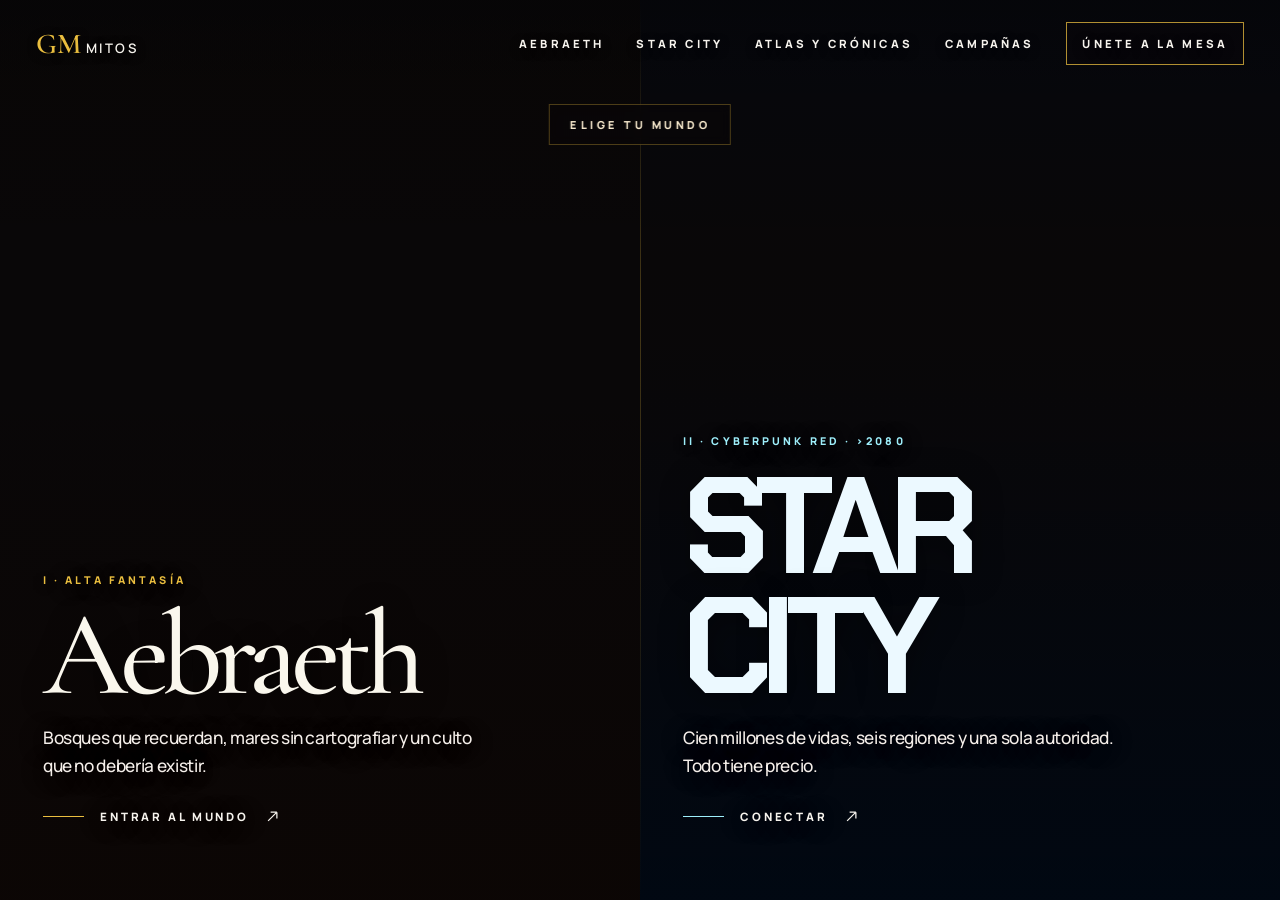
==== index.html @ 258f4fa5 "Preparar portada inmersiva a pantalla completa inspirada en Lovable" ====
<!doctype html>
<html lang="es"><head><meta charset="utf-8"><meta name="viewport" content="width=device-width,initial-scale=1"><meta name="theme-color" content="#090708">
<title>GM MITOS — Elige tu mundo</title><meta name="description" content="Elige tu mundo: Aebraeth, fantasía y leyendas; Star City, una megaciudad cyberpunk.">
<link rel="preconnect" href="https://fonts.googleapis.com"><link rel="preconnect" href="https://fonts.gstatic.com" crossorigin>
<link href="https://fonts.googleapis.com/css2?family=Chakra+Petch:wght@400;500;600;700&family=Cormorant+Garamond:wght@400;500;600;700&family=Manrope:wght@400;500;600;700;800&display=swap" rel="stylesheet">
<link rel="icon" href="favicon.ico">
<style>
:root{color-scheme:dark;--blood:#780606;--gold:#EABE3F;--black:#090708;--white:#f6f3ed;--cyan:#9eeffb}
*,*:before,*:after{box-sizing:border-box}html,body{margin:0;min-height:100%;background:var(--black)}body{font-family:Manrope,system-ui,sans-serif;color:var(--white);overflow-x:hidden}
a{color:inherit;text-decoration:none}button{font:inherit}a:focus-visible,button:focus-visible{outline:3px solid var(--gold);outline-offset:-4px}
.portal{height:100svh;min-height:590px;position:relative;isolation:isolate;overflow:hidden}
.worlds{display:flex;height:100%;width:100%}
.world{position:relative;flex:1 1 50%;min-width:0;display:flex;align-items:flex-end;isolation:isolate;overflow:hidden;transition:flex-grow .85s cubic-bezier(.2,.7,.1,1)}
.world:hover,.world:focus-visible{flex-grow:1.1}.world:before{content:"";position:absolute;z-index:-2;inset:-2%;background-position:center center;background-size:cover;transition:transform 1.35s cubic-bezier(.2,.7,.1,1),filter .7s;filter:brightness(.78)}
.world:hover:before,.world:focus-visible:before{transform:scale(1.055);filter:brightness(.92)}
.world-aebraeth:before{background-image:url("assets/aebraeth-portal.webp");background-position:center 42%}
.world-starcity:before{background-image:url("assets/starcity-portal.webp");background-position:center 50%}
.world:after{content:"";position:absolute;inset:0;z-index:-1;pointer-events:none;background:linear-gradient(180deg,rgba(0,0,0,.46) 0,rgba(0,0,0,0) 27%,rgba(0,0,0,.04) 40%,rgba(2,5,8,.83) 100%)}
.world-aebraeth:after{background:linear-gradient(180deg,rgba(8,5,3,.44),transparent 29%,rgba(8,4,4,.02) 43%,rgba(12,6,4,.84) 100%)}
.world-starcity:after{background:linear-gradient(180deg,rgba(0,7,19,.43),transparent 29%,rgba(0,7,19,.08) 43%,rgba(0,8,19,.90) 100%)}
.world-content{width:100%;padding:clamp(30px,3.4vw,75px) clamp(27px,3.35vw,60px) clamp(49px,8.4vh,88px);position:relative;z-index:2;text-shadow:0 3px 30px rgba(0,0,0,.45)}
.eyebrow{font-size:clamp(.67rem,.76vw,.78rem);font-weight:800;letter-spacing:.29em;text-transform:uppercase}
.world-aebraeth .eyebrow{color:var(--gold)}.world-starcity .eyebrow{color:var(--cyan)}
.world-title{margin:19px 0 18px;line-height:.83;font-weight:600;color:#faf7ed;white-space:normal}
.world-aebraeth .world-title{font-family:"Cormorant Garamond",Georgia,serif;font-size:clamp(4.3rem,9.4vw,10rem);font-weight:500;letter-spacing:-.068em}
.world-starcity .world-title{font-family:"Chakra Petch",sans-serif;font-size:clamp(5.2rem,10.6vw,12rem);font-weight:700;line-height:.88;letter-spacing:-.078em;color:#ecf9ff;text-transform:uppercase}
.world-starcity .world-title span{display:block}
.world-sub{color:#f5efea;max-width:450px;font-size:clamp(.89rem,1.35vw,1.12rem);line-height:1.6;font-weight:500;letter-spacing:-.02em}
.world-action{display:flex;align-items:center;gap:16px;margin-top:30px;font-size:.72rem;letter-spacing:.25em;font-weight:800;text-transform:uppercase}
.world-action:before{content:"";height:1px;width:41px;background:var(--gold);transition:width .4s}
.world-starcity .world-action:before{background:var(--cyan)}
.world:hover .world-action:before{width:79px}.world-action svg{transition:transform .35s}.world:hover .world-action svg{transform:translate(5px,-4px)}
.top{position:absolute;z-index:5;top:0;left:0;right:0;height:86px;display:flex;align-items:center;justify-content:space-between;padding:0 clamp(22px,2.8vw,55px);background:linear-gradient(180deg,rgba(5,5,7,.58),rgba(5,5,7,0))}
.brand{font-family:"Cormorant Garamond",Georgia,serif;font-size:clamp(1.2rem,1.9vw,1.9rem);font-weight:600;white-space:nowrap;text-shadow:0 2px 10px #000a}
.brand strong{font-size:1.18em;color:var(--gold);font-weight:600}.brand span{font-family:Manrope,sans-serif;font-size:.54em;letter-spacing:.19em;font-weight:600;margin-left:5px}
.nav{display:flex;align-items:center;gap:clamp(16px,2.5vw,37px)}.nav a{font-size:.71rem;letter-spacing:.28em;text-transform:uppercase;font-weight:800;text-shadow:0 3px 10px #0008;transition:color .2s}.nav a:hover{color:var(--gold)}
.nav .join{border:1px solid rgba(234,190,63,.75);padding:13px 15px;background:rgba(12,4,6,.21)}.nav .join:hover{background:var(--blood);color:var(--white)}
.central-label{position:absolute;z-index:6;top:clamp(86px,11.5vh,124px);left:50%;transform:translateX(-50%);padding:12px 20px;background:rgba(9,7,8,.67);backdrop-filter:blur(6px);border:1px solid rgba(234,190,63,.3);text-transform:uppercase;color:#f8eace;font-weight:800;font-size:.69rem;letter-spacing:.32em;white-space:nowrap}
.dia{position:absolute;z-index:4;left:50%;top:0;bottom:0;width:1px;background:linear-gradient(180deg,transparent,rgba(234,190,63,.27) 34%,rgba(234,190,63,.13) 66%,transparent);pointer-events:none}
.info{position:fixed;inset:0;display:grid;place-items:center;background:rgba(0,0,0,.75);z-index:20;padding:20px}.info[hidden]{display:none}
.info-box{border:1px solid var(--gold);background:#090708;padding:45px;max-width:490px;width:100%;text-align:center;box-shadow:0 20px 80px #000}
.info-box h2{font-family:"Cormorant Garamond",serif;font-size:3.4rem;margin:0 0 8px;font-weight:600}
.info-box p{line-height:1.6;color:#ddd}.info-box button{background:var(--blood);border:1px solid var(--gold);padding:12px 25px;color:#fff;cursor:pointer}
@media(max-width:1080px){.nav{gap:14px}.nav a{font-size:.61rem;letter-spacing:.13em}.world-aebraeth .world-title{font-size:clamp(4rem,9vw,7rem)}.world-starcity .world-title{font-size:clamp(4.4rem,9vw,9rem)}}
@media(max-width:670px){
 .portal{height:100svh;min-height:560px}.top{height:60px;padding:0 18px}.nav a:not(.join){display:none}.nav .join{font-size:.58rem;padding:8px 10px;letter-spacing:.08em}
 .worlds{flex-direction:column}.world{flex:1 1 50%;min-height:0;transition:none}.world:hover,.world:focus-visible{flex-grow:1}
 .world:before{inset:0}.world-aebraeth:before{background-position:50% 55%}.world-starcity:before{background-position:center 41%}
 .world-content{padding:62px 20px 23px}.world-title{margin:7px 0 7px}.world-aebraeth .world-title{font-size:clamp(3.35rem,14vw,5.7rem)}.world-starcity .world-title{font-size:clamp(3.6rem,15vw,5.6rem)}.world-starcity .world-title span{display:inline}
 .world-starcity .world-title span+span{margin-left:.2em}.world-sub{font-size:.78rem;line-height:1.4;max-width:340px}.world-action{margin-top:13px;font-size:.59rem;gap:8px}
 .world-action:before{width:24px}.world:hover .world-action:before{width:35px}.eyebrow{font-size:.58rem;letter-spacing:.16em}
 .central-label{top:70px;font-size:.51rem;letter-spacing:.15em;padding:8px 13px}
 .dia{top:50%;left:0;right:0;width:auto;height:1px}
}
@media(max-width:420px){.world-content{padding-bottom:18px}.world-aebraeth .world-title{font-size:clamp(3rem,13vw,4.6rem)}.world-starcity .world-title{font-size:clamp(3rem,13.7vw,4.8rem)}.world-sub{font-size:.72rem}}
@media(prefers-reduced-motion:reduce){*,*:before,*:after{transition:none!important;animation:none!important}}
</style></head>
<body>
<main class="portal" id="entrada" aria-label="Elige tu mundo de GM MITOS">
  <div class="worlds">
    <a class="world world-aebraeth" href="?mundo=aebraeth" aria-label="Entrar en Aebraeth, mundo de alta fantasía"><div class="world-content"><p class="eyebrow">I · Alta fantasía</p><h1 class="world-title">Aebraeth</h1><p class="world-sub">Bosques que recuerdan, mares sin cartografiar y un culto que no debería existir.</p><div class="world-action">Entrar al mundo <svg aria-hidden="true" width="15" height="15" viewBox="0 0 24 24" fill="none"><path d="M5 19L19 5m0 0H9m10 0v10" stroke="currentColor" stroke-width="2"/></svg></div></div></a>
    <a class="world world-starcity" href="?mundo=starcity" aria-label="Entrar en Star City, mundo Cyberpunk RED"><div class="world-content"><p class="eyebrow">II · Cyberpunk RED · &gt;2080</p><h2 class="world-title"><span>STAR</span><span>CITY</span></h2><p class="world-sub">Cien millones de vidas, seis regiones y una sola autoridad. Todo tiene precio.</p><div class="world-action">Conectar <svg aria-hidden="true" width="15" height="15" viewBox="0 0 24 24" fill="none"><path d="M5 19L19 5m0 0H9m10 0v10" stroke="currentColor" stroke-width="2"/></svg></div></div></a>
  </div>
  <div class="dia" aria-hidden="true"></div>
  <header class="top"><a href="./" class="brand" aria-label="GM Mitos, inicio"><strong>GM</strong><span>MITOS</span></a><nav class="nav" aria-label="Navegación principal"><a href="?mundo=aebraeth">Aebraeth</a><a href="?mundo=starcity">Star City</a><a href="?pagina=atlas">Atlas y crónicas</a><a href="?pagina=campanas">Campañas</a><a class="join" href="https://mesasroleras.com/gm/mitos" target="_blank" rel="noopener noreferrer">Únete a la mesa</a></nav></header>
  <div class="central-label">Elige tu mundo</div>
</main>
<div class="info" id="info" hidden role="dialog" aria-modal="true" aria-labelledby="infoTitle"><div class="info-box"><h2 id="infoTitle"></h2><p>Este mundo está en preparación. La entrada ya está lista; el interior será la siguiente etapa.</p><button type="button" id="closeInfo">Volver a elegir</button></div></div>
<script>
(()=>{const params=new URLSearchParams(location.search),w=params.get("mundo")||params.get("pagina"),modal=document.getElementById("info"),title=document.getElementById("infoTitle"),close=document.getElementById("closeInfo");function show(){const search=new URLSearchParams(location.search),curr=search.get("mundo")||search.get("pagina");if(!["aebraeth","starcity","atlas","campanas"].includes(curr)){modal.hidden=true;return;}title.textContent=({aebraeth:"Aebraeth",starcity:"Star City",atlas:"Atlas y crónicas",campanas:"Campañas"})[curr];modal.hidden=false;close.focus();}
close.addEventListener("click",()=>{history.pushState(null,"",location.pathname);show()});window.addEventListener("popstate",show);
document.querySelectorAll('[href^="?mundo="],[href^="?pagina="]').forEach(a=>a.addEventListener("click",e=>{e.preventDefault();history.pushState(null,"",a.getAttribute("href"));show()}));if(w)show();document.addEventListener("keydown",e=>{if(e.key==="Escape"&&!modal.hidden)close.click()})
})();
</script></body></html>
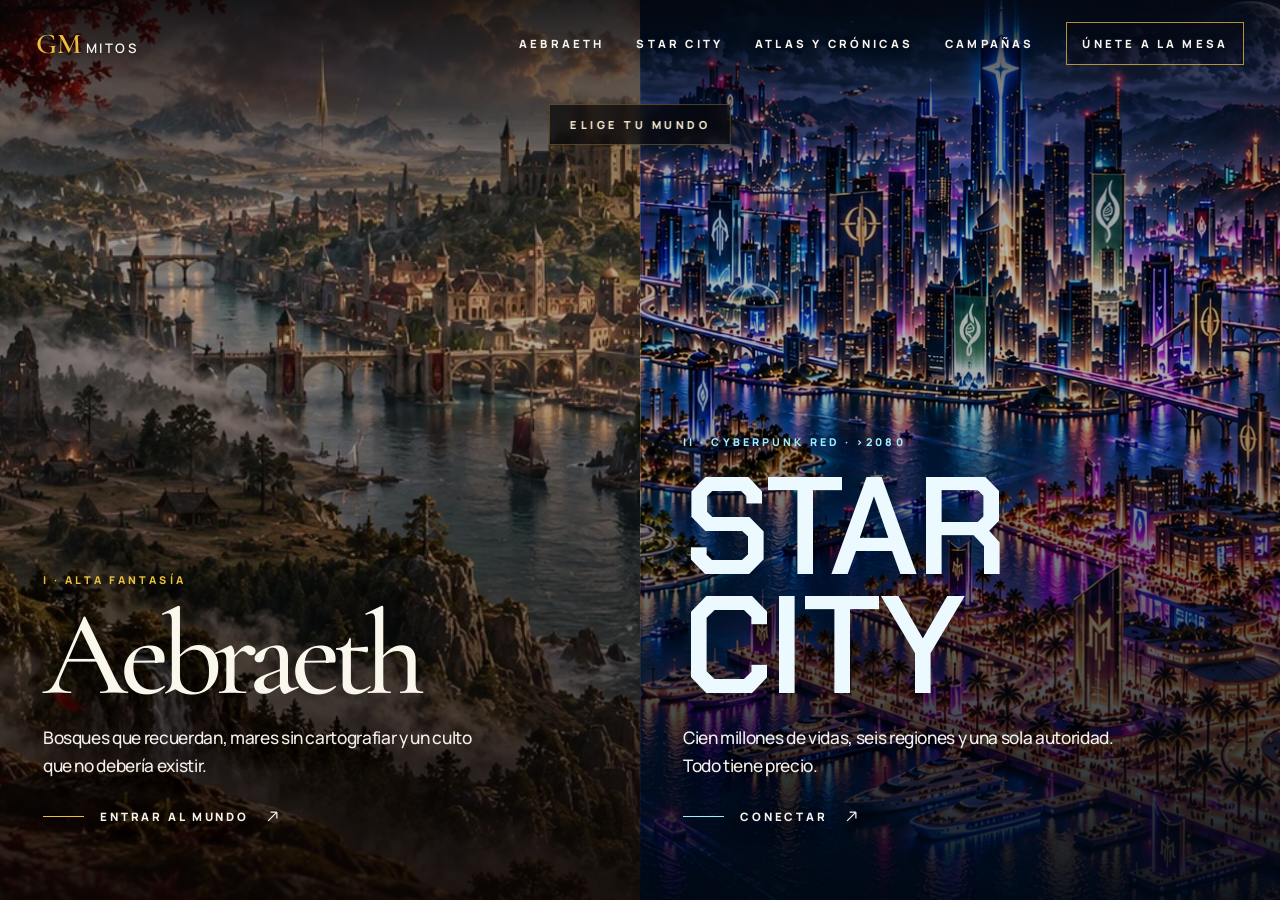
==== commit e32ba7b2: "Mejorar hover cinematografico y proporciones de tipografia Star City" ====
--- a/index.html
+++ b/index.html
@@ -10,9 +10,9 @@
 a{color:inherit;text-decoration:none}button{font:inherit}a:focus-visible,button:focus-visible{outline:3px solid var(--gold);outline-offset:-4px}
 .portal{height:100svh;min-height:590px;position:relative;isolation:isolate;overflow:hidden}
 .worlds{display:flex;height:100%;width:100%}
-.world{position:relative;flex:1 1 50%;min-width:0;display:flex;align-items:flex-end;isolation:isolate;overflow:hidden;transition:flex-grow .85s cubic-bezier(.2,.7,.1,1)}
-.world:hover,.world:focus-visible{flex-grow:1.1}.world:before{content:"";position:absolute;z-index:-2;inset:-2%;background-position:center center;background-size:cover;transition:transform 1.35s cubic-bezier(.2,.7,.1,1),filter .7s;filter:brightness(.78)}
-.world:hover:before,.world:focus-visible:before{transform:scale(1.055);filter:brightness(.92)}
+.world{position:relative;flex:1 1 0%;min-width:0;display:flex;align-items:flex-end;isolation:isolate;overflow:hidden;transition:flex-grow .9s cubic-bezier(.2,.7,.1,1)}
+.world:hover,.world:focus-visible{flex-grow:1.6}.world:before{content:"";position:absolute;z-index:-2;inset:-2%;background-position:center center;background-size:cover;transition:transform 1.6s ease-out,filter 1.6s ease-out;filter:brightness(.72)}
+.world:hover:before,.world:focus-visible:before{transform:scale(1.05);filter:brightness(1)}
 .world-aebraeth:before{background-image:url("assets/aebraeth-portal.webp");background-position:center 42%}
 .world-starcity:before{background-image:url("assets/starcity-portal.webp");background-position:center 50%}
 .world:after{content:"";position:absolute;inset:0;z-index:-1;pointer-events:none;background:linear-gradient(180deg,rgba(0,0,0,.46) 0,rgba(0,0,0,0) 27%,rgba(0,0,0,.04) 40%,rgba(2,5,8,.83) 100%)}
@@ -23,7 +23,7 @@
 .world-aebraeth .eyebrow{color:var(--gold)}.world-starcity .eyebrow{color:var(--cyan)}
 .world-title{margin:19px 0 18px;line-height:.83;font-weight:600;color:#faf7ed;white-space:normal}
 .world-aebraeth .world-title{font-family:"Cormorant Garamond",Georgia,serif;font-size:clamp(4.3rem,9.4vw,10rem);font-weight:500;letter-spacing:-.068em}
-.world-starcity .world-title{font-family:"Chakra Petch",sans-serif;font-size:clamp(5.2rem,10.6vw,12rem);font-weight:700;line-height:.88;letter-spacing:-.078em;color:#ecf9ff;text-transform:uppercase}
+.world-starcity .world-title{font-family:"Chakra Petch",sans-serif;font-size:clamp(5.2rem,10.8vw,11rem);font-weight:600;line-height:.86;letter-spacing:-.02em;color:#ecf9ff;text-transform:uppercase}
 .world-starcity .world-title span{display:block}
 .world-sub{color:#f5efea;max-width:450px;font-size:clamp(.89rem,1.35vw,1.12rem);line-height:1.6;font-weight:500;letter-spacing:-.02em}
 .world-action{display:flex;align-items:center;gap:16px;margin-top:30px;font-size:.72rem;letter-spacing:.25em;font-weight:800;text-transform:uppercase}
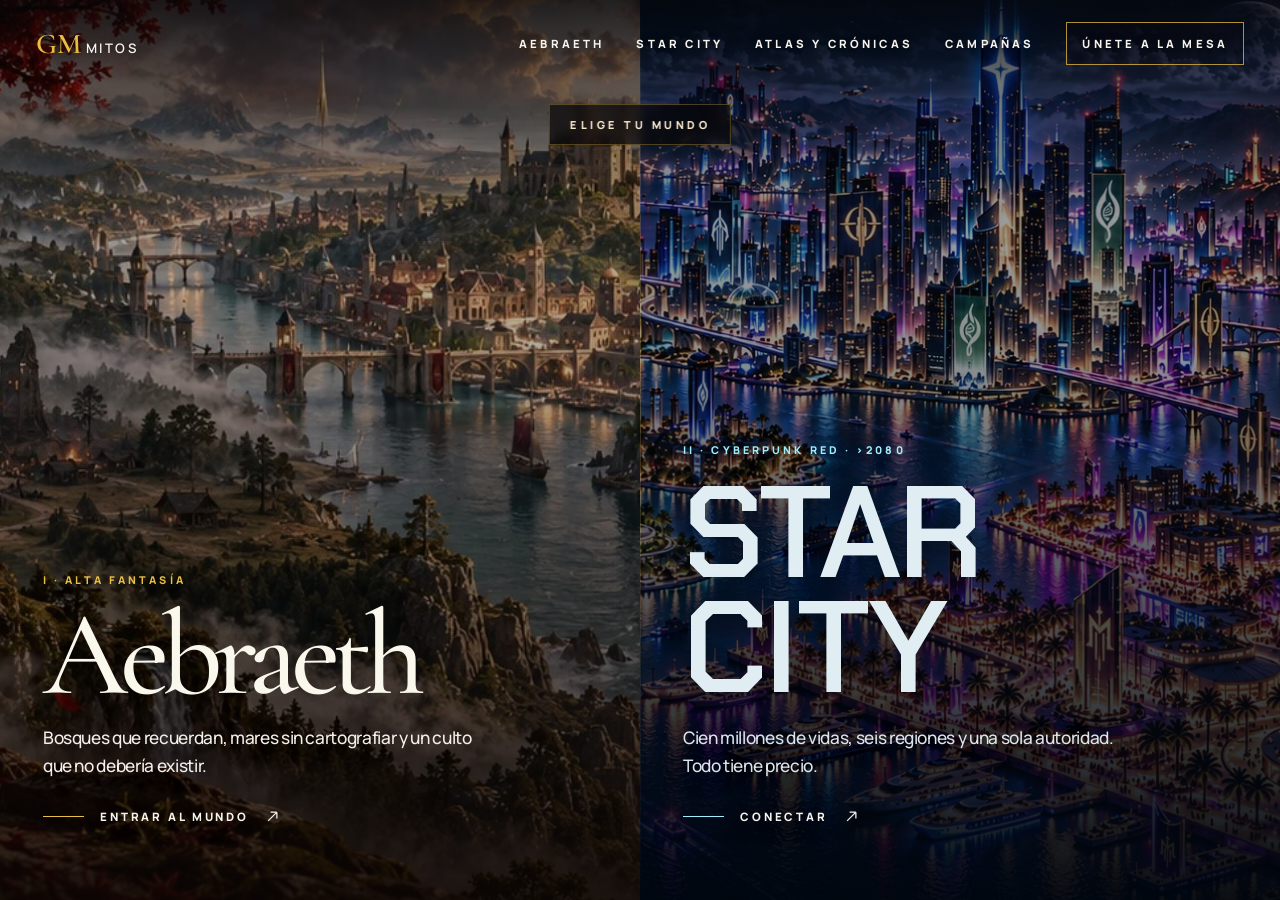
==== commit 7e99fdfe: "Equilibrar luminosidad y tipografia de Star City en portada" ====
--- a/index.html
+++ b/index.html
@@ -14,16 +14,18 @@
 .world:hover,.world:focus-visible{flex-grow:1.6}.world:before{content:"";position:absolute;z-index:-2;inset:-2%;background-position:center center;background-size:cover;transition:transform 1.6s ease-out,filter 1.6s ease-out;filter:brightness(.72)}
 .world:hover:before,.world:focus-visible:before{transform:scale(1.05);filter:brightness(1)}
 .world-aebraeth:before{background-image:url("assets/aebraeth-portal.webp");background-position:center 42%}
-.world-starcity:before{background-image:url("assets/starcity-portal.webp");background-position:center 50%}
+.world-starcity:before{background-image:url("assets/starcity-portal.webp");background-position:center 50%;filter:brightness(.64) saturate(.85) contrast(.98)}
 .world:after{content:"";position:absolute;inset:0;z-index:-1;pointer-events:none;background:linear-gradient(180deg,rgba(0,0,0,.46) 0,rgba(0,0,0,0) 27%,rgba(0,0,0,.04) 40%,rgba(2,5,8,.83) 100%)}
 .world-aebraeth:after{background:linear-gradient(180deg,rgba(8,5,3,.44),transparent 29%,rgba(8,4,4,.02) 43%,rgba(12,6,4,.84) 100%)}
-.world-starcity:after{background:linear-gradient(180deg,rgba(0,7,19,.43),transparent 29%,rgba(0,7,19,.08) 43%,rgba(0,8,19,.90) 100%)}
+.world-starcity:after{background:linear-gradient(180deg,rgba(0,7,19,.45) 0%,rgba(1,10,23,.04) 25%,rgba(0,6,16,.12) 40%,rgba(0,8,21,.47) 65%,rgba(0,6,14,.93) 100%)}
+.world-starcity:hover:before,.world-starcity:focus-visible:before{filter:brightness(.84) saturate(.94) contrast(1)}
+.world-starcity .world-sub{color:#dce5ea}
 .world-content{width:100%;padding:clamp(30px,3.4vw,75px) clamp(27px,3.35vw,60px) clamp(49px,8.4vh,88px);position:relative;z-index:2;text-shadow:0 3px 30px rgba(0,0,0,.45)}
 .eyebrow{font-size:clamp(.67rem,.76vw,.78rem);font-weight:800;letter-spacing:.29em;text-transform:uppercase}
 .world-aebraeth .eyebrow{color:var(--gold)}.world-starcity .eyebrow{color:var(--cyan)}
 .world-title{margin:19px 0 18px;line-height:.83;font-weight:600;color:#faf7ed;white-space:normal}
 .world-aebraeth .world-title{font-family:"Cormorant Garamond",Georgia,serif;font-size:clamp(4.3rem,9.4vw,10rem);font-weight:500;letter-spacing:-.068em}
-.world-starcity .world-title{font-family:"Chakra Petch",sans-serif;font-size:clamp(5.2rem,10.8vw,11rem);font-weight:600;line-height:.86;letter-spacing:-.02em;color:#ecf9ff;text-transform:uppercase}
+.world-starcity .world-title{font-family:"Chakra Petch",sans-serif;font-size:clamp(5rem,10.1vw,10.5rem);font-weight:600;line-height:.89;letter-spacing:-.02em;color:#e0eef4;text-transform:uppercase}
 .world-starcity .world-title span{display:block}
 .world-sub{color:#f5efea;max-width:450px;font-size:clamp(.89rem,1.35vw,1.12rem);line-height:1.6;font-weight:500;letter-spacing:-.02em}
 .world-action{display:flex;align-items:center;gap:16px;margin-top:30px;font-size:.72rem;letter-spacing:.25em;font-weight:800;text-transform:uppercase}
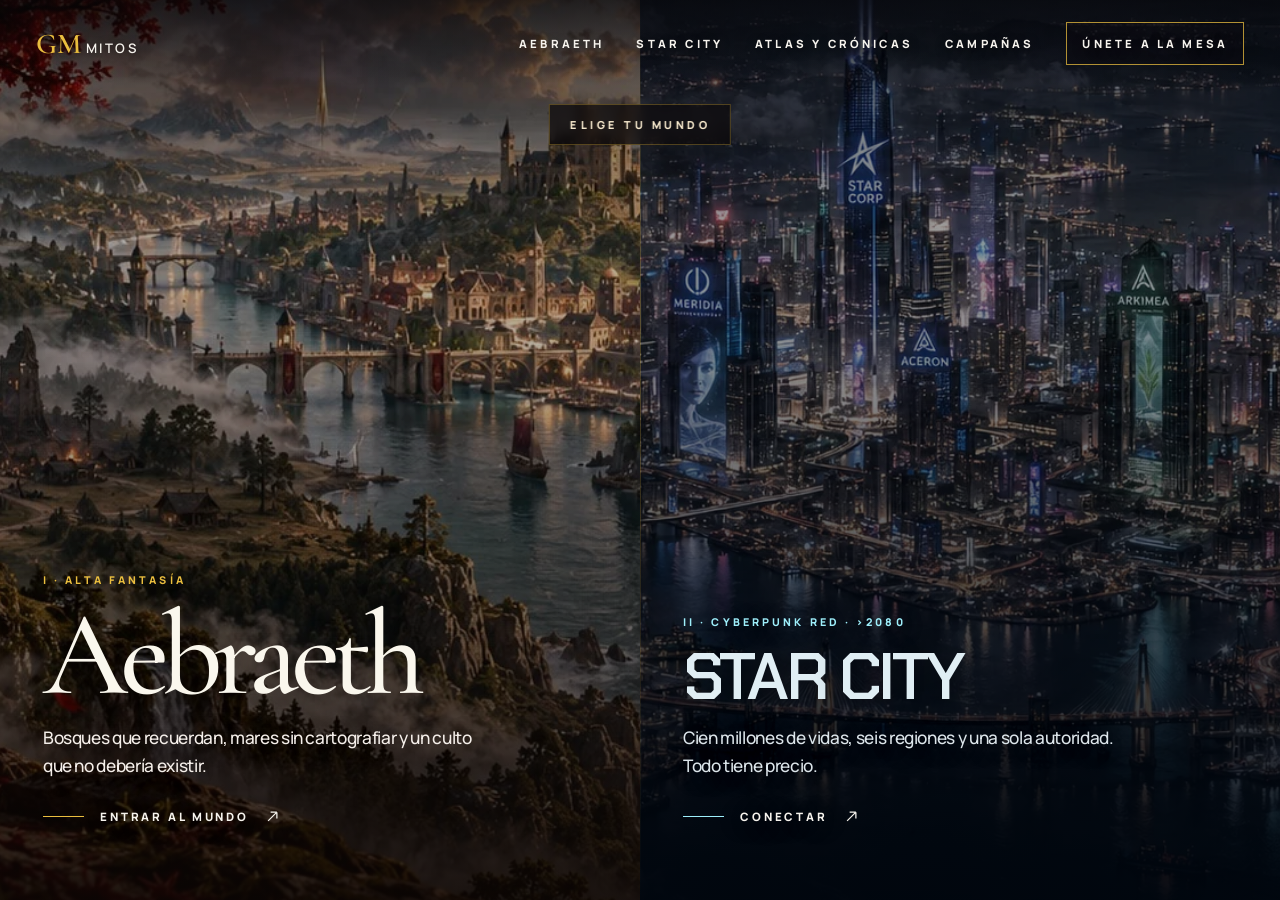
==== commit b894d02b: "Actualizar panorama Star City y mantener título en una sola línea" ====
--- a/index.html
+++ b/index.html
@@ -14,7 +14,7 @@
 .world:hover,.world:focus-visible{flex-grow:1.6}.world:before{content:"";position:absolute;z-index:-2;inset:-2%;background-position:center center;background-size:cover;transition:transform 1.6s ease-out,filter 1.6s ease-out;filter:brightness(.72)}
 .world:hover:before,.world:focus-visible:before{transform:scale(1.05);filter:brightness(1)}
 .world-aebraeth:before{background-image:url("assets/aebraeth-portal.webp");background-position:center 42%}
-.world-starcity:before{background-image:url("assets/starcity-portal.webp");background-position:center 50%;filter:brightness(.64) saturate(.85) contrast(.98)}
+.world-starcity:before{background-image:url("assets/starcity-panorama.webp");background-position:center 50%;filter:brightness(.64) saturate(.85) contrast(.98)}
 .world:after{content:"";position:absolute;inset:0;z-index:-1;pointer-events:none;background:linear-gradient(180deg,rgba(0,0,0,.46) 0,rgba(0,0,0,0) 27%,rgba(0,0,0,.04) 40%,rgba(2,5,8,.83) 100%)}
 .world-aebraeth:after{background:linear-gradient(180deg,rgba(8,5,3,.44),transparent 29%,rgba(8,4,4,.02) 43%,rgba(12,6,4,.84) 100%)}
 .world-starcity:after{background:linear-gradient(180deg,rgba(0,7,19,.45) 0%,rgba(1,10,23,.04) 25%,rgba(0,6,16,.12) 40%,rgba(0,8,21,.47) 65%,rgba(0,6,14,.93) 100%)}
@@ -26,7 +26,7 @@
 .world-title{margin:19px 0 18px;line-height:.83;font-weight:600;color:#faf7ed;white-space:normal}
 .world-aebraeth .world-title{font-family:"Cormorant Garamond",Georgia,serif;font-size:clamp(4.3rem,9.4vw,10rem);font-weight:500;letter-spacing:-.068em}
 .world-starcity .world-title{font-family:"Chakra Petch",sans-serif;font-size:clamp(5rem,10.1vw,10.5rem);font-weight:600;line-height:.89;letter-spacing:-.02em;color:#e0eef4;text-transform:uppercase}
-.world-starcity .world-title span{display:block}
+.world-starcity .world-title{white-space:nowrap;font-size:clamp(2.6rem,5.1vw,6.5rem);letter-spacing:-.045em}.world-starcity .world-title span{display:inline}.world-starcity .world-title span+span{margin-left:.18em}
 .world-sub{color:#f5efea;max-width:450px;font-size:clamp(.89rem,1.35vw,1.12rem);line-height:1.6;font-weight:500;letter-spacing:-.02em}
 .world-action{display:flex;align-items:center;gap:16px;margin-top:30px;font-size:.72rem;letter-spacing:.25em;font-weight:800;text-transform:uppercase}
 .world-action:before{content:"";height:1px;width:41px;background:var(--gold);transition:width .4s}
@@ -43,18 +43,18 @@
 .info-box{border:1px solid var(--gold);background:#090708;padding:45px;max-width:490px;width:100%;text-align:center;box-shadow:0 20px 80px #000}
 .info-box h2{font-family:"Cormorant Garamond",serif;font-size:3.4rem;margin:0 0 8px;font-weight:600}
 .info-box p{line-height:1.6;color:#ddd}.info-box button{background:var(--blood);border:1px solid var(--gold);padding:12px 25px;color:#fff;cursor:pointer}
-@media(max-width:1080px){.nav{gap:14px}.nav a{font-size:.61rem;letter-spacing:.13em}.world-aebraeth .world-title{font-size:clamp(4rem,9vw,7rem)}.world-starcity .world-title{font-size:clamp(4.4rem,9vw,9rem)}}
+@media(max-width:1080px){.nav{gap:14px}.nav a{font-size:.61rem;letter-spacing:.13em}.world-aebraeth .world-title{font-size:clamp(4rem,9vw,7rem)}.world-starcity .world-title{font-size:clamp(2.5rem,5.2vw,5.7rem)}}
 @media(max-width:670px){
  .portal{height:100svh;min-height:560px}.top{height:60px;padding:0 18px}.nav a:not(.join){display:none}.nav .join{font-size:.58rem;padding:8px 10px;letter-spacing:.08em}
  .worlds{flex-direction:column}.world{flex:1 1 50%;min-height:0;transition:none}.world:hover,.world:focus-visible{flex-grow:1}
  .world:before{inset:0}.world-aebraeth:before{background-position:50% 55%}.world-starcity:before{background-position:center 41%}
- .world-content{padding:62px 20px 23px}.world-title{margin:7px 0 7px}.world-aebraeth .world-title{font-size:clamp(3.35rem,14vw,5.7rem)}.world-starcity .world-title{font-size:clamp(3.6rem,15vw,5.6rem)}.world-starcity .world-title span{display:inline}
+ .world-content{padding:62px 20px 23px}.world-title{margin:7px 0 7px}.world-aebraeth .world-title{font-size:clamp(3.35rem,14vw,5.7rem)}.world-starcity .world-title{font-size:clamp(2.2rem,10vw,4.5rem)}.world-starcity .world-title span{display:inline}
  .world-starcity .world-title span+span{margin-left:.2em}.world-sub{font-size:.78rem;line-height:1.4;max-width:340px}.world-action{margin-top:13px;font-size:.59rem;gap:8px}
  .world-action:before{width:24px}.world:hover .world-action:before{width:35px}.eyebrow{font-size:.58rem;letter-spacing:.16em}
  .central-label{top:70px;font-size:.51rem;letter-spacing:.15em;padding:8px 13px}
  .dia{top:50%;left:0;right:0;width:auto;height:1px}
 }
-@media(max-width:420px){.world-content{padding-bottom:18px}.world-aebraeth .world-title{font-size:clamp(3rem,13vw,4.6rem)}.world-starcity .world-title{font-size:clamp(3rem,13.7vw,4.8rem)}.world-sub{font-size:.72rem}}
+@media(max-width:420px){.world-content{padding-bottom:18px}.world-aebraeth .world-title{font-size:clamp(3rem,13vw,4.6rem)}.world-starcity .world-title{font-size:clamp(2rem,9vw,3.8rem)}.world-sub{font-size:.72rem}}
 @media(prefers-reduced-motion:reduce){*,*:before,*:after{transition:none!important;animation:none!important}}
 </style></head>
 <body>
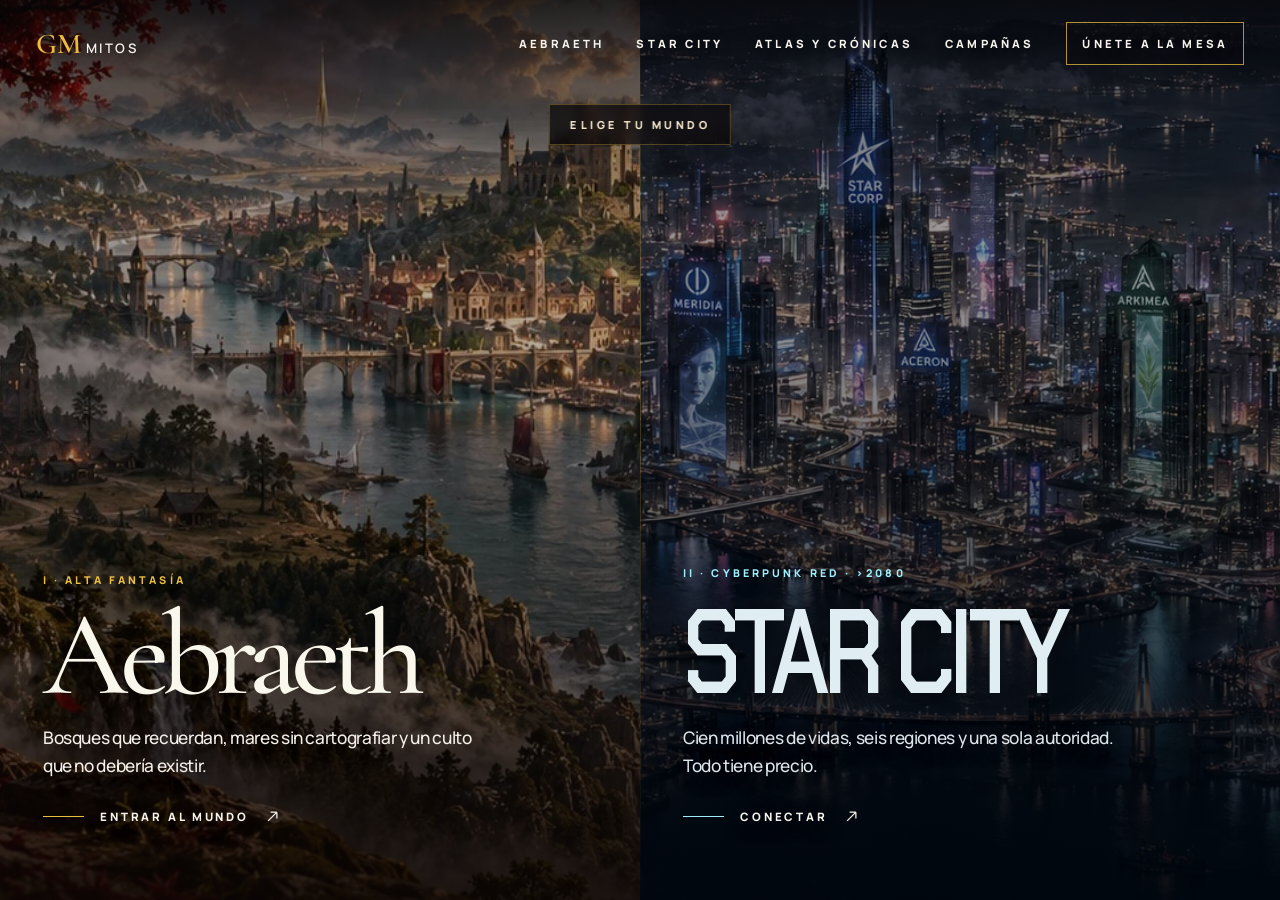
==== commit f507830c: "Igualar altura tipográfica Star City con Aebraeth sin romper una línea" ====
--- a/index.html
+++ b/index.html
@@ -26,7 +26,7 @@
 .world-title{margin:19px 0 18px;line-height:.83;font-weight:600;color:#faf7ed;white-space:normal}
 .world-aebraeth .world-title{font-family:"Cormorant Garamond",Georgia,serif;font-size:clamp(4.3rem,9.4vw,10rem);font-weight:500;letter-spacing:-.068em}
 .world-starcity .world-title{font-family:"Chakra Petch",sans-serif;font-size:clamp(5rem,10.1vw,10.5rem);font-weight:600;line-height:.89;letter-spacing:-.02em;color:#e0eef4;text-transform:uppercase}
-.world-starcity .world-title{white-space:nowrap;font-size:clamp(2.6rem,5.1vw,6.5rem);letter-spacing:-.045em}.world-starcity .world-title span{display:inline}.world-starcity .world-title span+span{margin-left:.18em}
+.world-starcity .world-title{white-space:nowrap;font-size:clamp(4.3rem,9.4vw,10rem);letter-spacing:-.06em;transform:scaleX(.76);transform-origin:left center;width:max-content}.world-starcity .world-title span{display:inline}.world-starcity .world-title span+span{margin-left:.18em}
 .world-sub{color:#f5efea;max-width:450px;font-size:clamp(.89rem,1.35vw,1.12rem);line-height:1.6;font-weight:500;letter-spacing:-.02em}
 .world-action{display:flex;align-items:center;gap:16px;margin-top:30px;font-size:.72rem;letter-spacing:.25em;font-weight:800;text-transform:uppercase}
 .world-action:before{content:"";height:1px;width:41px;background:var(--gold);transition:width .4s}
@@ -43,18 +43,18 @@
 .info-box{border:1px solid var(--gold);background:#090708;padding:45px;max-width:490px;width:100%;text-align:center;box-shadow:0 20px 80px #000}
 .info-box h2{font-family:"Cormorant Garamond",serif;font-size:3.4rem;margin:0 0 8px;font-weight:600}
 .info-box p{line-height:1.6;color:#ddd}.info-box button{background:var(--blood);border:1px solid var(--gold);padding:12px 25px;color:#fff;cursor:pointer}
-@media(max-width:1080px){.nav{gap:14px}.nav a{font-size:.61rem;letter-spacing:.13em}.world-aebraeth .world-title{font-size:clamp(4rem,9vw,7rem)}.world-starcity .world-title{font-size:clamp(2.5rem,5.2vw,5.7rem)}}
+@media(max-width:1080px){.nav{gap:14px}.nav a{font-size:.61rem;letter-spacing:.13em}.world-aebraeth .world-title{font-size:clamp(4rem,9vw,7rem)}.world-starcity .world-title{font-size:clamp(4rem,9vw,7rem)}}
 @media(max-width:670px){
  .portal{height:100svh;min-height:560px}.top{height:60px;padding:0 18px}.nav a:not(.join){display:none}.nav .join{font-size:.58rem;padding:8px 10px;letter-spacing:.08em}
  .worlds{flex-direction:column}.world{flex:1 1 50%;min-height:0;transition:none}.world:hover,.world:focus-visible{flex-grow:1}
  .world:before{inset:0}.world-aebraeth:before{background-position:50% 55%}.world-starcity:before{background-position:center 41%}
- .world-content{padding:62px 20px 23px}.world-title{margin:7px 0 7px}.world-aebraeth .world-title{font-size:clamp(3.35rem,14vw,5.7rem)}.world-starcity .world-title{font-size:clamp(2.2rem,10vw,4.5rem)}.world-starcity .world-title span{display:inline}
+ .world-content{padding:62px 20px 23px}.world-title{margin:7px 0 7px}.world-aebraeth .world-title{font-size:clamp(3.35rem,14vw,5.7rem)}.world-starcity .world-title{font-size:clamp(3.35rem,14vw,5.7rem)}.world-starcity .world-title span{display:inline}
  .world-starcity .world-title span+span{margin-left:.2em}.world-sub{font-size:.78rem;line-height:1.4;max-width:340px}.world-action{margin-top:13px;font-size:.59rem;gap:8px}
  .world-action:before{width:24px}.world:hover .world-action:before{width:35px}.eyebrow{font-size:.58rem;letter-spacing:.16em}
  .central-label{top:70px;font-size:.51rem;letter-spacing:.15em;padding:8px 13px}
  .dia{top:50%;left:0;right:0;width:auto;height:1px}
 }
-@media(max-width:420px){.world-content{padding-bottom:18px}.world-aebraeth .world-title{font-size:clamp(3rem,13vw,4.6rem)}.world-starcity .world-title{font-size:clamp(2rem,9vw,3.8rem)}.world-sub{font-size:.72rem}}
+@media(max-width:420px){.world-content{padding-bottom:18px}.world-aebraeth .world-title{font-size:clamp(3rem,13vw,4.6rem)}.world-starcity .world-title{font-size:clamp(3rem,13vw,4.6rem)}.world-sub{font-size:.72rem}}
 @media(prefers-reduced-motion:reduce){*,*:before,*:after{transition:none!important;animation:none!important}}
 </style></head>
 <body>
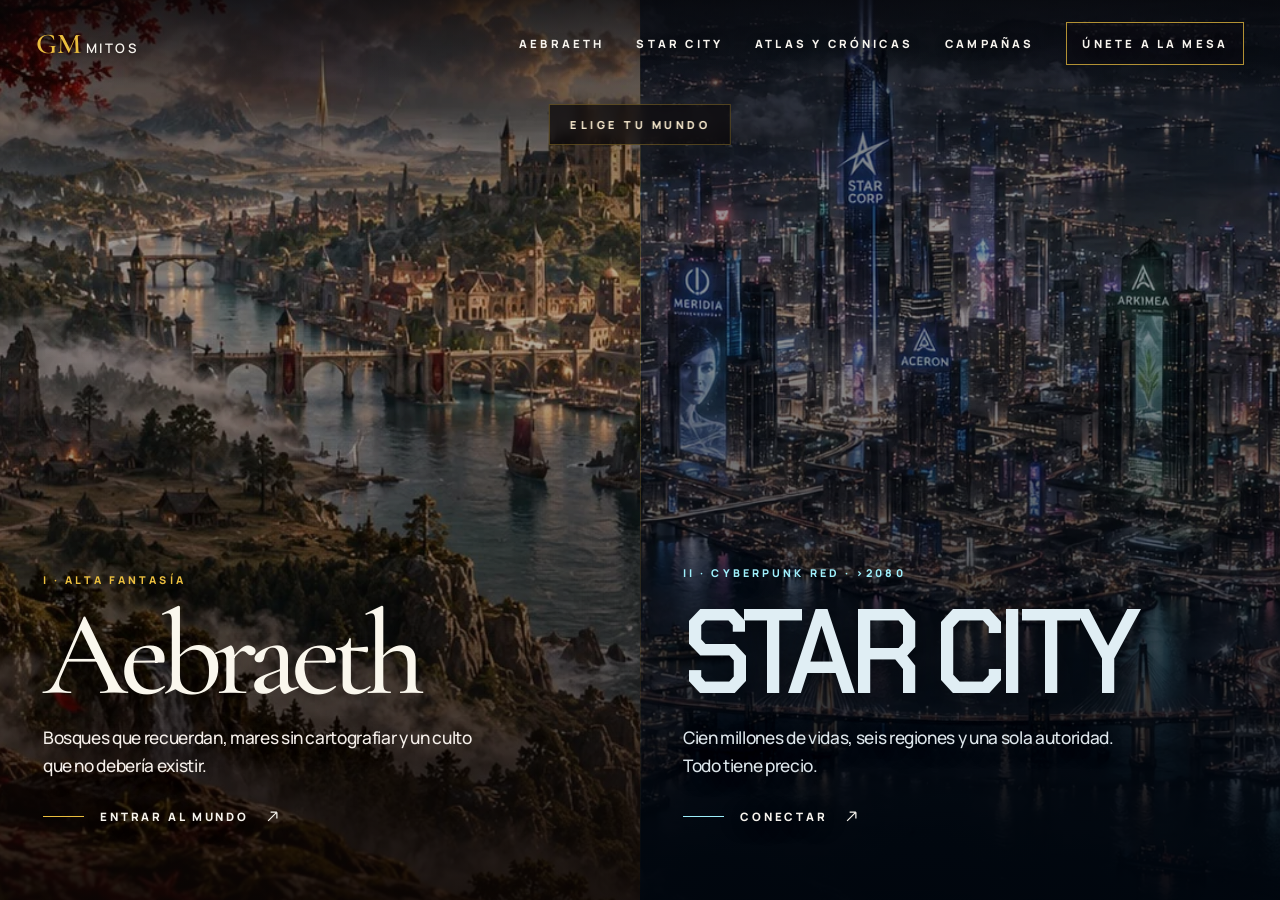
==== commit fe9417b1: "Afinar proporciones del título Star City respecto a Aebraeth" ====
--- a/index.html
+++ b/index.html
@@ -26,7 +26,7 @@
 .world-title{margin:19px 0 18px;line-height:.83;font-weight:600;color:#faf7ed;white-space:normal}
 .world-aebraeth .world-title{font-family:"Cormorant Garamond",Georgia,serif;font-size:clamp(4.3rem,9.4vw,10rem);font-weight:500;letter-spacing:-.068em}
 .world-starcity .world-title{font-family:"Chakra Petch",sans-serif;font-size:clamp(5rem,10.1vw,10.5rem);font-weight:600;line-height:.89;letter-spacing:-.02em;color:#e0eef4;text-transform:uppercase}
-.world-starcity .world-title{white-space:nowrap;font-size:clamp(4.3rem,9.4vw,10rem);letter-spacing:-.06em;transform:scaleX(.76);transform-origin:left center;width:max-content}.world-starcity .world-title span{display:inline}.world-starcity .world-title span+span{margin-left:.18em}
+.world-starcity .world-title{white-space:nowrap;font-size:clamp(4.3rem,9.4vw,10rem);letter-spacing:-.06em;transform:scaleX(.90);transform-origin:left center;width:max-content}.world-starcity .world-title span{display:inline}.world-starcity .world-title span+span{margin-left:.18em}
 .world-sub{color:#f5efea;max-width:450px;font-size:clamp(.89rem,1.35vw,1.12rem);line-height:1.6;font-weight:500;letter-spacing:-.02em}
 .world-action{display:flex;align-items:center;gap:16px;margin-top:30px;font-size:.72rem;letter-spacing:.25em;font-weight:800;text-transform:uppercase}
 .world-action:before{content:"";height:1px;width:41px;background:var(--gold);transition:width .4s}
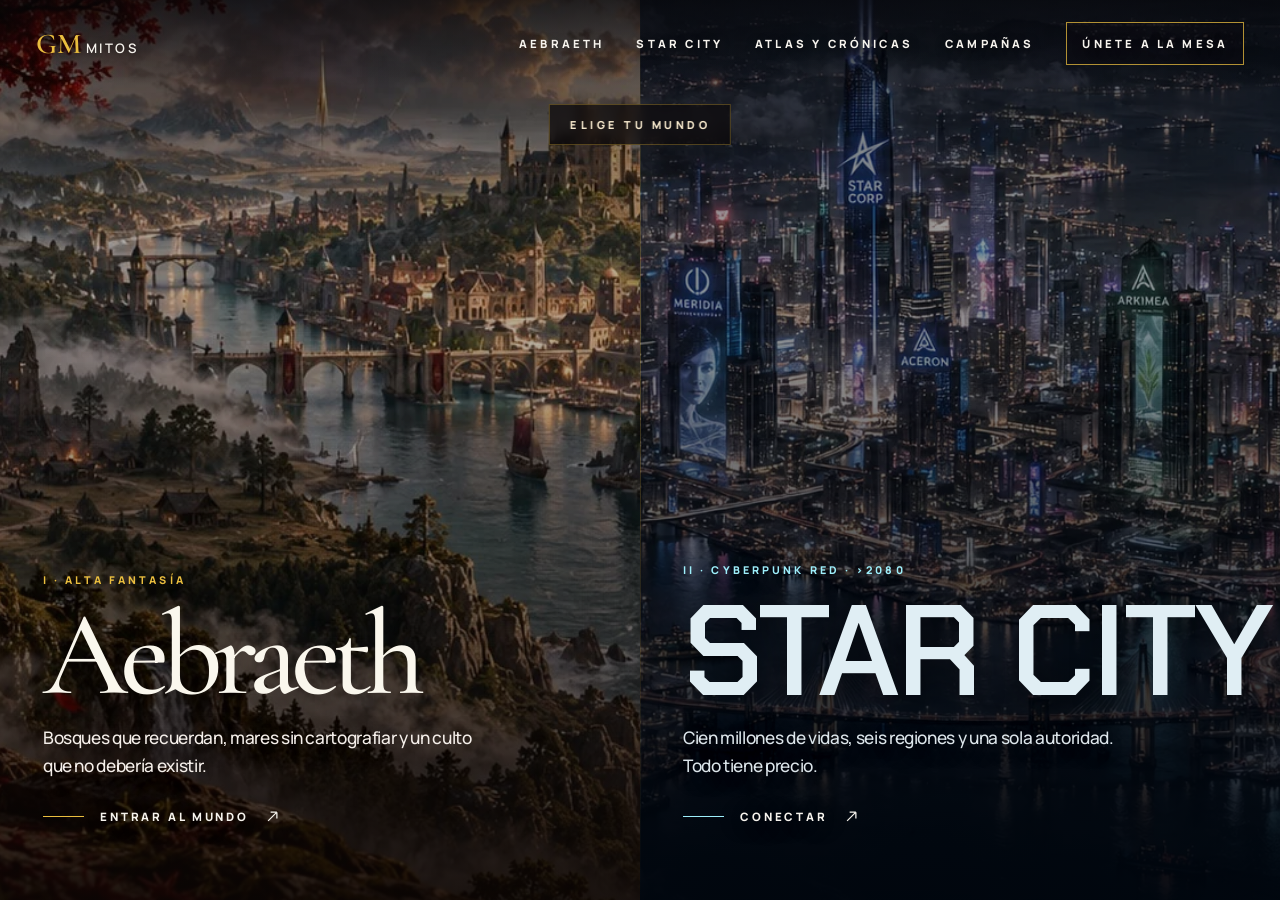
==== commit fc13f51d: "Igualar tipografía STAR CITY a Lovable sin deformaciones" ====
--- a/index.html
+++ b/index.html
@@ -25,8 +25,8 @@
 .world-aebraeth .eyebrow{color:var(--gold)}.world-starcity .eyebrow{color:var(--cyan)}
 .world-title{margin:19px 0 18px;line-height:.83;font-weight:600;color:#faf7ed;white-space:normal}
 .world-aebraeth .world-title{font-family:"Cormorant Garamond",Georgia,serif;font-size:clamp(4.3rem,9.4vw,10rem);font-weight:500;letter-spacing:-.068em}
-.world-starcity .world-title{font-family:"Chakra Petch",sans-serif;font-size:clamp(5rem,10.1vw,10.5rem);font-weight:600;line-height:.89;letter-spacing:-.02em;color:#e0eef4;text-transform:uppercase}
-.world-starcity .world-title{white-space:nowrap;font-size:clamp(4.3rem,9.4vw,10rem);letter-spacing:-.06em;transform:scaleX(.90);transform-origin:left center;width:max-content}.world-starcity .world-title span{display:inline}.world-starcity .world-title span+span{margin-left:.18em}
+.world-starcity .world-title{font-family:"Chakra Petch",sans-serif;font-size:clamp(3.4rem,10vw,11rem);font-weight:600;line-height:.86;letter-spacing:-.02em;color:#e0eef4;text-transform:uppercase;white-space:nowrap;width:max-content}
+
 .world-sub{color:#f5efea;max-width:450px;font-size:clamp(.89rem,1.35vw,1.12rem);line-height:1.6;font-weight:500;letter-spacing:-.02em}
 .world-action{display:flex;align-items:center;gap:16px;margin-top:30px;font-size:.72rem;letter-spacing:.25em;font-weight:800;text-transform:uppercase}
 .world-action:before{content:"";height:1px;width:41px;background:var(--gold);transition:width .4s}
@@ -43,25 +43,25 @@
 .info-box{border:1px solid var(--gold);background:#090708;padding:45px;max-width:490px;width:100%;text-align:center;box-shadow:0 20px 80px #000}
 .info-box h2{font-family:"Cormorant Garamond",serif;font-size:3.4rem;margin:0 0 8px;font-weight:600}
 .info-box p{line-height:1.6;color:#ddd}.info-box button{background:var(--blood);border:1px solid var(--gold);padding:12px 25px;color:#fff;cursor:pointer}
-@media(max-width:1080px){.nav{gap:14px}.nav a{font-size:.61rem;letter-spacing:.13em}.world-aebraeth .world-title{font-size:clamp(4rem,9vw,7rem)}.world-starcity .world-title{font-size:clamp(4rem,9vw,7rem)}}
+@media(max-width:1080px){.nav{gap:14px}.nav a{font-size:.61rem;letter-spacing:.13em}.world-aebraeth .world-title{font-size:clamp(4rem,9vw,7rem)}}
 @media(max-width:670px){
  .portal{height:100svh;min-height:560px}.top{height:60px;padding:0 18px}.nav a:not(.join){display:none}.nav .join{font-size:.58rem;padding:8px 10px;letter-spacing:.08em}
  .worlds{flex-direction:column}.world{flex:1 1 50%;min-height:0;transition:none}.world:hover,.world:focus-visible{flex-grow:1}
  .world:before{inset:0}.world-aebraeth:before{background-position:50% 55%}.world-starcity:before{background-position:center 41%}
- .world-content{padding:62px 20px 23px}.world-title{margin:7px 0 7px}.world-aebraeth .world-title{font-size:clamp(3.35rem,14vw,5.7rem)}.world-starcity .world-title{font-size:clamp(3.35rem,14vw,5.7rem)}.world-starcity .world-title span{display:inline}
- .world-starcity .world-title span+span{margin-left:.2em}.world-sub{font-size:.78rem;line-height:1.4;max-width:340px}.world-action{margin-top:13px;font-size:.59rem;gap:8px}
+ .world-content{padding:62px 20px 23px}.world-title{margin:7px 0 7px}.world-aebraeth .world-title{font-size:clamp(3.35rem,14vw,5.7rem)}.world-starcity .world-title{font-size:clamp(3.4rem,11vw,6rem)}.world-starcity .world-title span{display:inline}
+ .world-sub{font-size:.78rem;line-height:1.4;max-width:340px}.world-action{margin-top:13px;font-size:.59rem;gap:8px}
  .world-action:before{width:24px}.world:hover .world-action:before{width:35px}.eyebrow{font-size:.58rem;letter-spacing:.16em}
  .central-label{top:70px;font-size:.51rem;letter-spacing:.15em;padding:8px 13px}
  .dia{top:50%;left:0;right:0;width:auto;height:1px}
 }
-@media(max-width:420px){.world-content{padding-bottom:18px}.world-aebraeth .world-title{font-size:clamp(3rem,13vw,4.6rem)}.world-starcity .world-title{font-size:clamp(3rem,13vw,4.6rem)}.world-sub{font-size:.72rem}}
+@media(max-width:420px){.world-content{padding-bottom:18px}.world-aebraeth .world-title{font-size:clamp(3rem,13vw,4.6rem)}.world-sub{font-size:.72rem}}
 @media(prefers-reduced-motion:reduce){*,*:before,*:after{transition:none!important;animation:none!important}}
 </style></head>
 <body>
 <main class="portal" id="entrada" aria-label="Elige tu mundo de GM MITOS">
   <div class="worlds">
     <a class="world world-aebraeth" href="?mundo=aebraeth" aria-label="Entrar en Aebraeth, mundo de alta fantasía"><div class="world-content"><p class="eyebrow">I · Alta fantasía</p><h1 class="world-title">Aebraeth</h1><p class="world-sub">Bosques que recuerdan, mares sin cartografiar y un culto que no debería existir.</p><div class="world-action">Entrar al mundo <svg aria-hidden="true" width="15" height="15" viewBox="0 0 24 24" fill="none"><path d="M5 19L19 5m0 0H9m10 0v10" stroke="currentColor" stroke-width="2"/></svg></div></div></a>
-    <a class="world world-starcity" href="?mundo=starcity" aria-label="Entrar en Star City, mundo Cyberpunk RED"><div class="world-content"><p class="eyebrow">II · Cyberpunk RED · &gt;2080</p><h2 class="world-title"><span>STAR</span><span>CITY</span></h2><p class="world-sub">Cien millones de vidas, seis regiones y una sola autoridad. Todo tiene precio.</p><div class="world-action">Conectar <svg aria-hidden="true" width="15" height="15" viewBox="0 0 24 24" fill="none"><path d="M5 19L19 5m0 0H9m10 0v10" stroke="currentColor" stroke-width="2"/></svg></div></div></a>
+    <a class="world world-starcity" href="?mundo=starcity" aria-label="Entrar en Star City, mundo Cyberpunk RED"><div class="world-content"><p class="eyebrow">II · Cyberpunk RED · &gt;2080</p><h2 class="world-title">STAR CITY</h2><p class="world-sub">Cien millones de vidas, seis regiones y una sola autoridad. Todo tiene precio.</p><div class="world-action">Conectar <svg aria-hidden="true" width="15" height="15" viewBox="0 0 24 24" fill="none"><path d="M5 19L19 5m0 0H9m10 0v10" stroke="currentColor" stroke-width="2"/></svg></div></div></a>
   </div>
   <div class="dia" aria-hidden="true"></div>
   <header class="top"><a href="./" class="brand" aria-label="GM Mitos, inicio"><strong>GM</strong><span>MITOS</span></a><nav class="nav" aria-label="Navegación principal"><a href="?mundo=aebraeth">Aebraeth</a><a href="?mundo=starcity">Star City</a><a href="?pagina=atlas">Atlas y crónicas</a><a href="?pagina=campanas">Campañas</a><a class="join" href="https://mesasroleras.com/gm/mitos" target="_blank" rel="noopener noreferrer">Únete a la mesa</a></nav></header>
